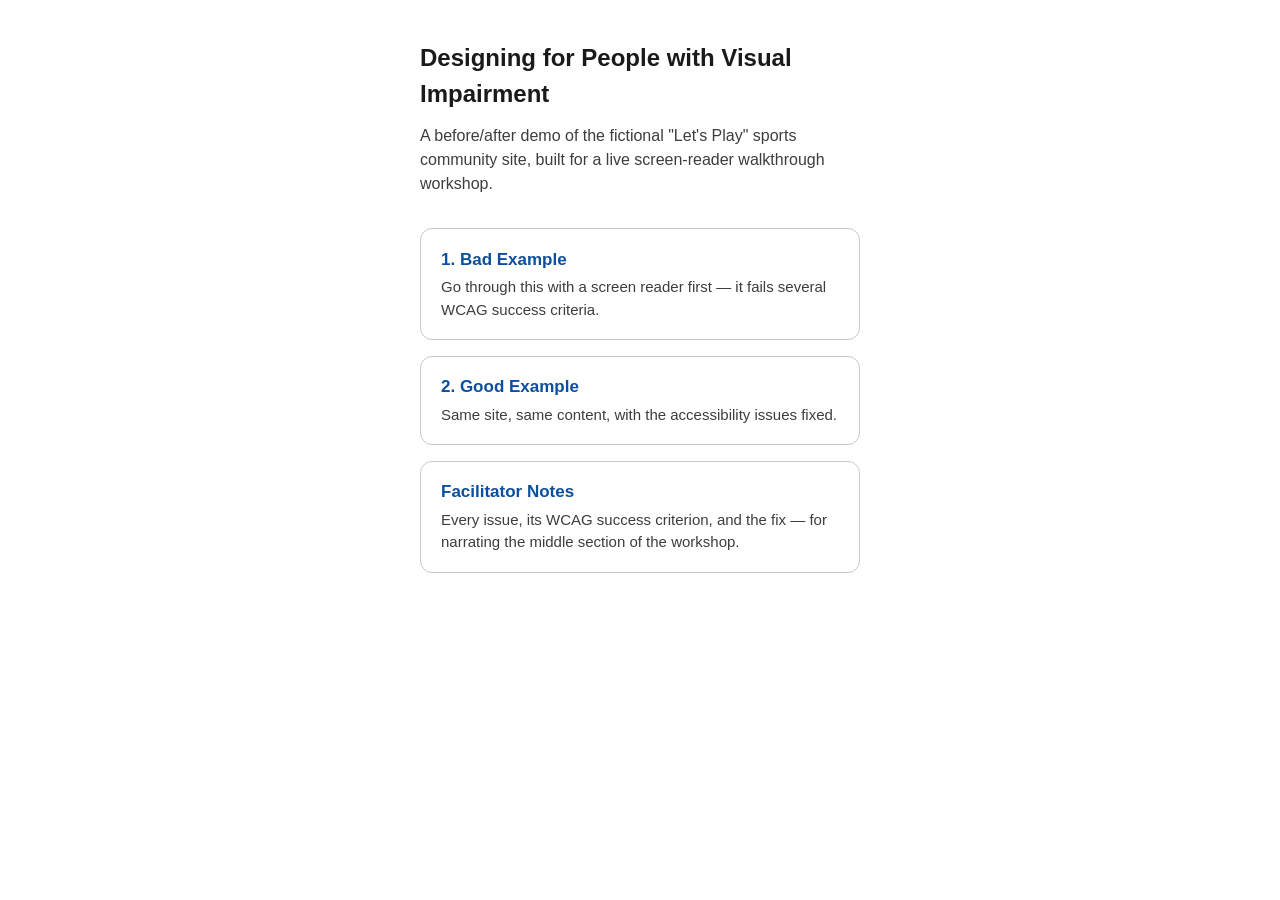
==== index.html @ 5e8ef485 "Initial commit: Let's Play a11y workshop demo Before/after WCAG demo site (bad.html/good.html) with " ====
<!DOCTYPE html>
<html lang="en">
<head>
<meta charset="UTF-8">
<meta name="viewport" content="width=device-width, initial-scale=1.0">
<title>Designing for Visual Impairment — Workshop Demo</title>
<style>
  * { box-sizing: border-box; }
  html { font-size: 16px; }
  body {
    margin: 0;
    font-family: -apple-system, BlinkMacSystemFont, "Segoe UI", Roboto, Helvetica, Arial, sans-serif;
    background: #ffffff;
    color: #1a1a1a;
    line-height: 1.5;
  }
  .container {
    max-width: 480px;
    margin: 0 auto;
    padding: 2.5rem 1.25rem 3rem;
  }
  h1 {
    font-size: 1.5rem;
    margin: 0 0 0.75rem;
  }
  p.intro {
    color: #3d3d3d;
    margin: 0 0 2rem;
  }
  .card-link {
    display: block;
    text-decoration: none;
    border: 1px solid #c9c9c9;
    border-radius: 12px;
    padding: 1.1rem 1.25rem;
    margin-bottom: 1rem;
    color: #1a1a1a;
  }
  .card-link h2 {
    font-size: 1.0625rem;
    margin: 0 0 0.25rem;
    color: #0b4f9e;
  }
  .card-link p {
    margin: 0;
    font-size: 0.9375rem;
    color: #3d3d3d;
  }
  a:focus-visible {
    outline: 3px solid #a35b00;
    outline-offset: 2px;
  }
</style>
</head>
<body>
  <div class="container">
    <h1>Designing for People with Visual Impairment</h1>
    <p class="intro">A before/after demo of the fictional "Let's Play" sports community site, built for a live screen-reader walkthrough workshop.</p>

    <a class="card-link" href="bad.html">
      <h2>1. Bad Example</h2>
      <p>Go through this with a screen reader first — it fails several WCAG success criteria.</p>
    </a>

    <a class="card-link" href="good.html">
      <h2>2. Good Example</h2>
      <p>Same site, same content, with the accessibility issues fixed.</p>
    </a>

    <a class="card-link" href="facilitator-notes.html">
      <h2>Facilitator Notes</h2>
      <p>Every issue, its WCAG success criterion, and the fix — for narrating the middle section of the workshop.</p>
    </a>
  </div>
</body>
</html>
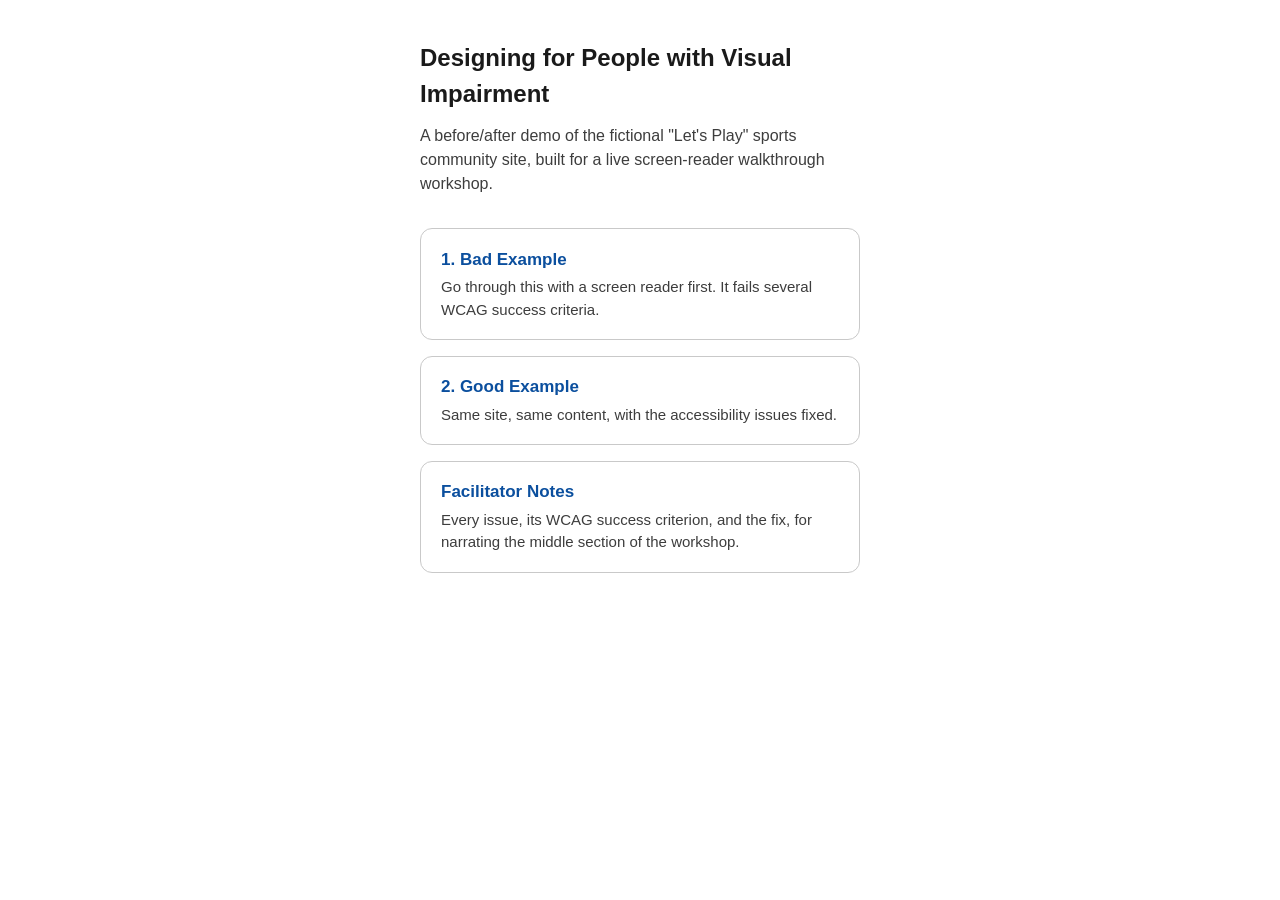
==== commit ab90cc31: "Add hero/news carousels, event registration page, brand palette, logo - Convert hero into 3-slide au" ====
--- a/index.html
+++ b/index.html
@@ -3,7 +3,7 @@
 <head>
 <meta charset="UTF-8">
 <meta name="viewport" content="width=device-width, initial-scale=1.0">
-<title>Designing for Visual Impairment — Workshop Demo</title>
+<title>Designing for Visual Impairment: Workshop Demo</title>
 <style>
   * { box-sizing: border-box; }
   html { font-size: 16px; }
@@ -59,7 +59,7 @@
 
     <a class="card-link" href="bad.html">
       <h2>1. Bad Example</h2>
-      <p>Go through this with a screen reader first — it fails several WCAG success criteria.</p>
+      <p>Go through this with a screen reader first. It fails several WCAG success criteria.</p>
     </a>
 
     <a class="card-link" href="good.html">
@@ -69,7 +69,7 @@
 
     <a class="card-link" href="facilitator-notes.html">
       <h2>Facilitator Notes</h2>
-      <p>Every issue, its WCAG success criterion, and the fix — for narrating the middle section of the workshop.</p>
+      <p>Every issue, its WCAG success criterion, and the fix, for narrating the middle section of the workshop.</p>
     </a>
   </div>
 </body>
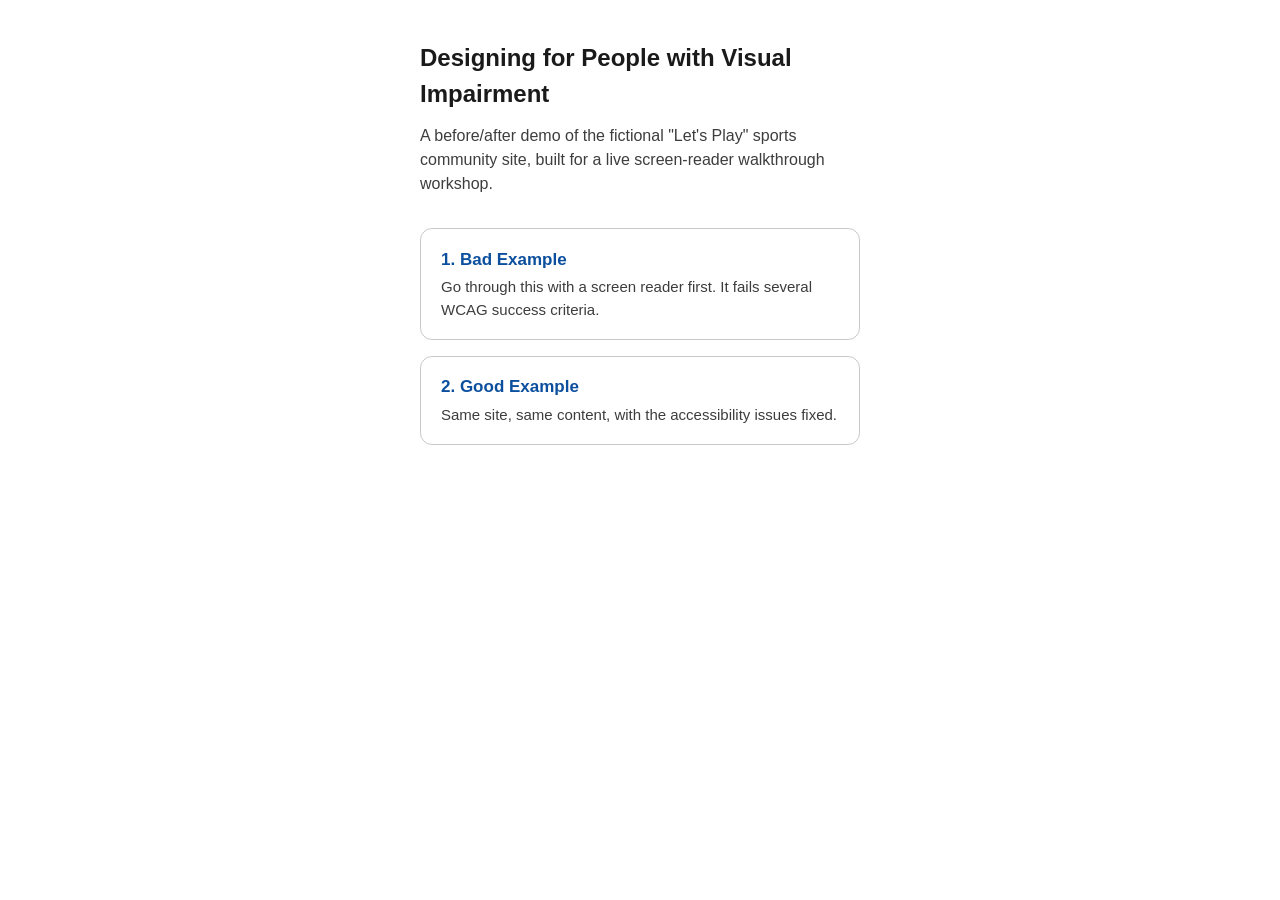
==== commit e3a878bc: "Remove facilitator notes link from home page Stops linking to facilitator-notes.html from the public" ====
--- a/index.html
+++ b/index.html
@@ -66,11 +66,6 @@
       <h2>2. Good Example</h2>
       <p>Same site, same content, with the accessibility issues fixed.</p>
     </a>
-
-    <a class="card-link" href="facilitator-notes.html">
-      <h2>Facilitator Notes</h2>
-      <p>Every issue, its WCAG success criterion, and the fix, for narrating the middle section of the workshop.</p>
-    </a>
   </div>
 </body>
 </html>
